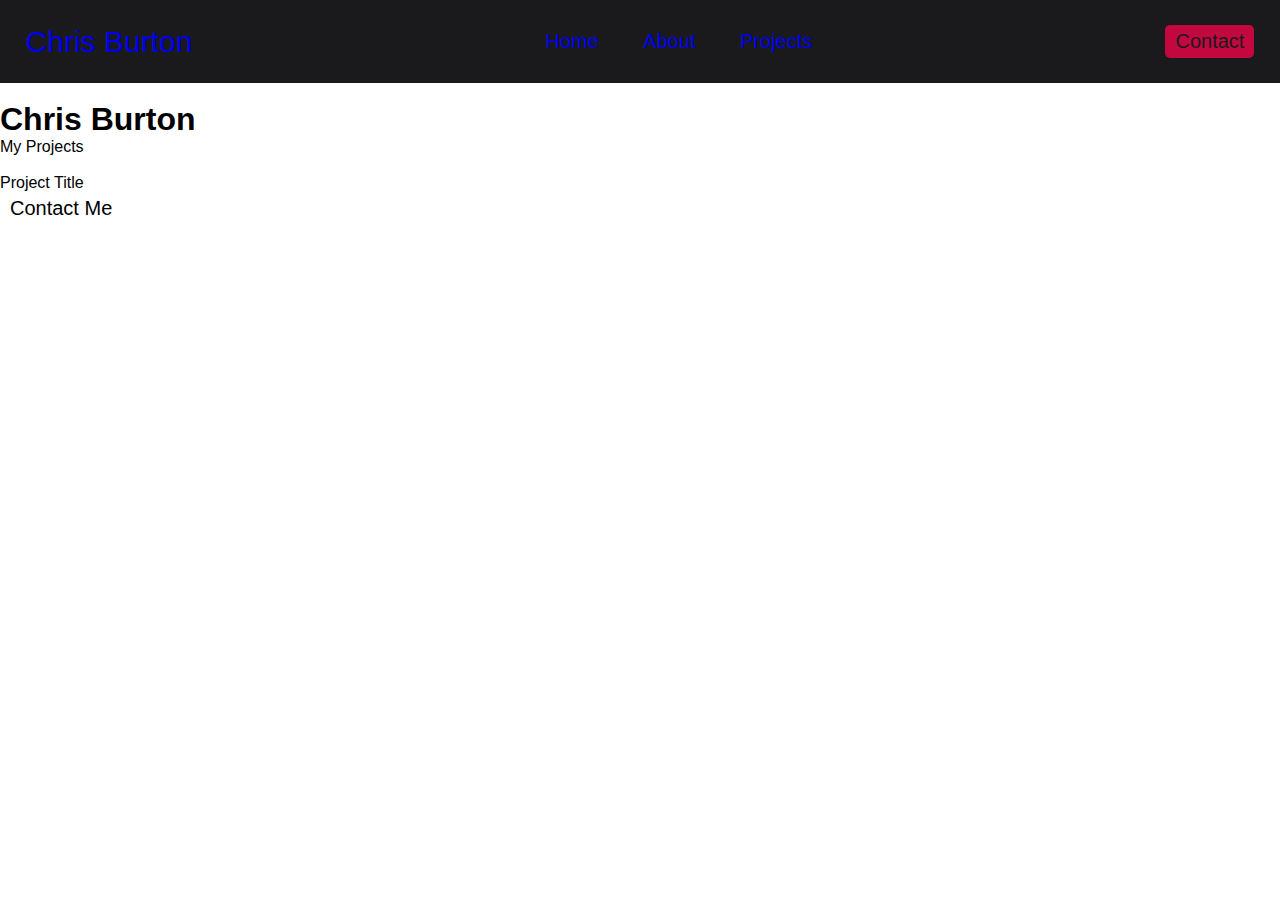
==== index.html @ 4836a49f "Completed Header" ====
<!DOCTYPE html>
<html lang="en">
	<head>
		<meta charset="UTF-8" />
		<meta name="viewport" content="width=device-width, initial-scale=1.0" />
		<link rel="shortcut icon" href="favicon.ico" type="image/x-icon" />
		<link rel="stylesheet" href="css/index.css" />
		<title>Chris Burton | FullStackCaveman</title>
	</head>
	<body>
		<header>
			<a href="/index.html" class="home-link">Chris Burton</a>
			<nav>
				<ul class="nav-links">
					<li class="btn-home"><a href="index.html">Home</a></li>
					<li class="btn-about"><a href="/about.html">About</a></li>
					<li class="btn-projects"><a href="/projects.html">Projects</a></li>
					<!-- <li class="btn-contact"><a href="/contact.html">Contact</a></li> -->
				</ul>
			</nav>
			<form action="/contact.html">
				<button class="btn btn-primary">Contact</button>
			</form>
		</header>

		<section class="hero">
			<img src="" alt="" />
			<h1>Chris Burton</h1>
			<p class="btn-my-projects">My Projects</p>
		</section>

		<section class="projects">
			<div class="project">
				<img src="" alt="" />
				<p>Project Title</p>
			</div>
		</section>

		<footer>
			<!-- Social Links -->
			<p class="btn btn-contact">Contact Me</p>
		</footer>
	</body>
</html>
---- css/index.css ----
:root {
	--primary-font: 'Trebuchet MS', 'Lucida Sans Unicode', 'Lucida Grande',
		'Lucida Sans', Arial, sans-serif;
	--primary-color: #1a1a1d;
	--secondary-color: #4e4e50;
	--accent-color-1: #6f2232;
	--accent-color-2: #950740;
	--accent-color-3: #c3073f;
}

* {
	padding: 0;
	margin: 0;
	box-sizing: border-box;

	/* border: 1px solid black; */
}

body {
	/* display: flex;
	flex-direction: column; */
	font-family: var(--primary-font);
}

li,
a,
button {
	text-decoration: none;
}

header {
	display: flex;
	justify-content: space-between;
	align-items: center;
	padding: 20px 2%;
	background-color: var(--primary-color);
}

.home-link {
	cursor: pointer;
	font-size: 30px;
}

.home-link:visited {
	color: var(--accent-color-3);
}

.nav-links {
	list-style: none;
	color: #fff;
}

.nav-links li {
	display: inline-block;
	font-size: 20px;
	padding: 10px 20px;
}

.nav-links li a:visited {
	color: var(--accent-color-3);
}

.btn {
	font-size: 20px;
	padding: 5px 10px;
	border-radius: 5px;
	border: none;
	font-family: var(--primary-font);
	cursor: pointer;
}

.btn:focus {
	outline: none;
}

.btn-primary {
	background-color: var(--accent-color-3);
	color: var(--primary-color);
}

.btn-primary:hover {
	background-color: var(--secondary-color);
	color: #fff;
}

.btn-home {
	color: var(--accent-color-3);
}

.btn-about {
	color: var(--accent-color-3);
}

.btn-projects {
	color: var(--accent-color-3);
}

.nav-links li a {
	transition: all 0.3s ease 0s;
}

.nav-links li a:hover {
	color: var(--accent-color-2);
}

footer {
}
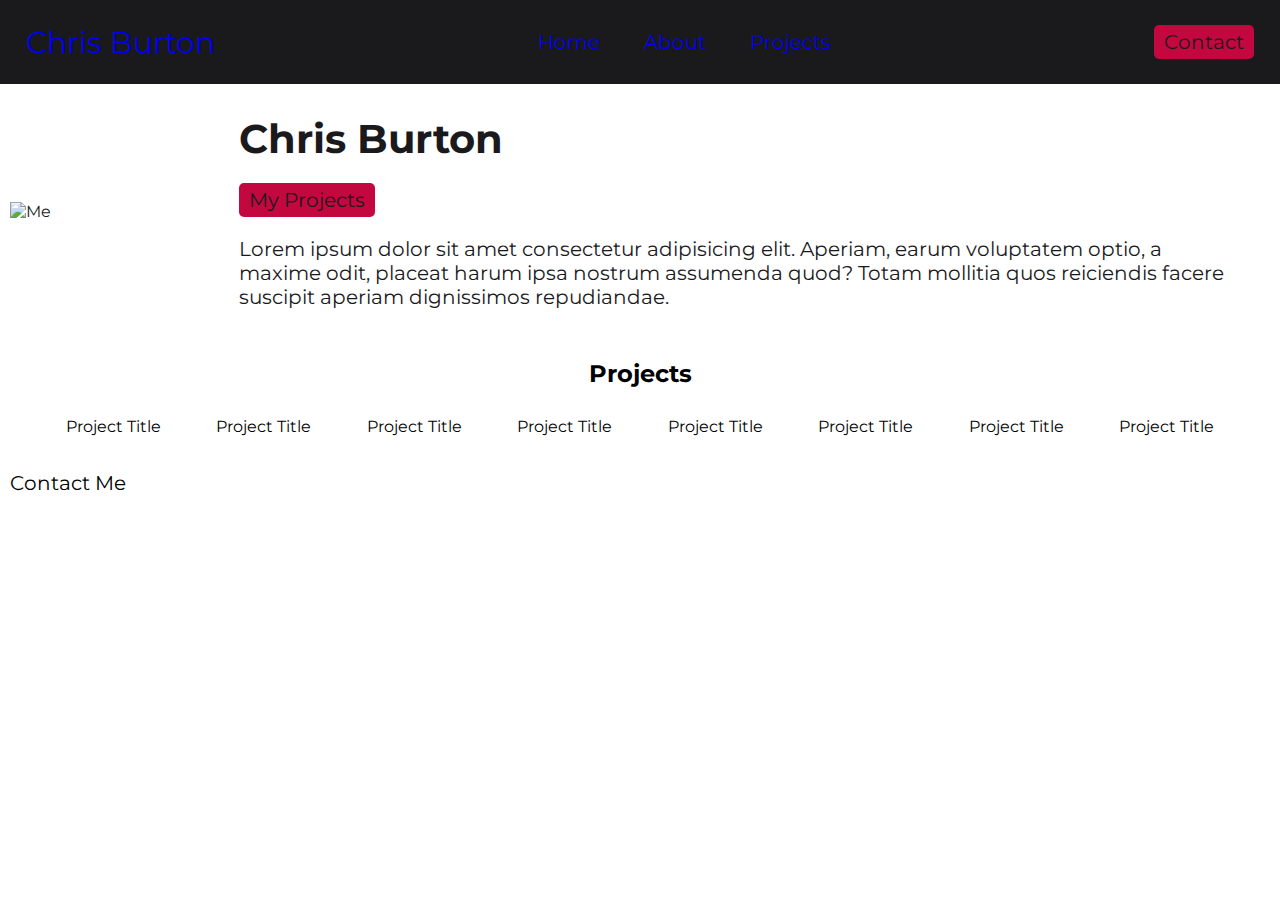
==== commit 3ca5f6e6: "Finished Hero Section" ====
--- a/index.html
+++ b/index.html
@@ -8,6 +8,7 @@
 		<title>Chris Burton | FullStackCaveman</title>
 	</head>
 	<body>
+		<!-- Header Begin -->
 		<header>
 			<a href="/index.html" class="home-link">Chris Burton</a>
 			<nav>
@@ -15,30 +16,77 @@
 					<li class="btn-home"><a href="index.html">Home</a></li>
 					<li class="btn-about"><a href="/about.html">About</a></li>
 					<li class="btn-projects"><a href="/projects.html">Projects</a></li>
-					<!-- <li class="btn-contact"><a href="/contact.html">Contact</a></li> -->
 				</ul>
 			</nav>
 			<form action="/contact.html">
 				<button class="btn btn-primary">Contact</button>
 			</form>
 		</header>
+		<!-- Header End -->
 
+		<!-- Hero Section Begin -->
 		<section class="hero">
-			<img src="" alt="" />
-			<h1>Chris Burton</h1>
-			<p class="btn-my-projects">My Projects</p>
-		</section>
-
-		<section class="projects">
-			<div class="project">
-				<img src="" alt="" />
-				<p>Project Title</p>
+			<img src="https://picsum.photos/400/300" alt="Me" />
+			<div class="hero-info">
+				<h1>Chris Burton</h1>
+				<form action="/projects.html">
+					<button class="btn btn-primary">My Projects</button>
+				</form>
+				<p>
+					Lorem ipsum dolor sit amet consectetur adipisicing elit. Aperiam,
+					earum voluptatem optio, a maxime odit, placeat harum ipsa nostrum
+					assumenda quod? Totam mollitia quos reiciendis facere suscipit aperiam
+					dignissimos repudiandae.
+				</p>
 			</div>
 		</section>
+		<!-- Hero Section End -->
 
+		<!-- Projects Section Begin -->
+		<section class="projects-container">
+			<h2>Projects</h2>
+			<div class="projects">
+				<div class="project">
+					<img src="https://picsum.photos/200" alt="" />
+					<p>Project Title</p>
+				</div>
+				<div class="project">
+					<img src="https://picsum.photos/200" alt="" />
+					<p>Project Title</p>
+				</div>
+				<div class="project">
+					<img src="https://picsum.photos/200" alt="" />
+					<p>Project Title</p>
+				</div>
+				<div class="project">
+					<img src="https://picsum.photos/200" alt="" />
+					<p>Project Title</p>
+				</div>
+				<div class="project">
+					<img src="https://picsum.photos/200" alt="" />
+					<p>Project Title</p>
+				</div>
+				<div class="project">
+					<img src="https://picsum.photos/200" alt="" />
+					<p>Project Title</p>
+				</div>
+				<div class="project">
+					<img src="https://picsum.photos/200" alt="" />
+					<p>Project Title</p>
+				</div>
+				<div class="project">
+					<img src="https://picsum.photos/200" alt="" />
+					<p>Project Title</p>
+				</div>
+			</div>
+		</section>
+		<!-- Projects Section End -->
+
+		<!-- Footer Begin -->
 		<footer>
 			<!-- Social Links -->
 			<p class="btn btn-contact">Contact Me</p>
 		</footer>
+		<!-- Footer End -->
 	</body>
 </html>
--- a/css/index.css
+++ b/css/index.css
@@ -1,6 +1,7 @@
+@import url('https://fonts.googleapis.com/css2?family=Montserrat&display=swap');
+
 :root {
-	--primary-font: 'Trebuchet MS', 'Lucida Sans Unicode', 'Lucida Grande',
-		'Lucida Sans', Arial, sans-serif;
+	--primary-font: 'Montserrat', sans-serif;
 	--primary-color: #1a1a1d;
 	--secondary-color: #4e4e50;
 	--accent-color-1: #6f2232;
@@ -28,6 +29,7 @@
 	text-decoration: none;
 }
 
+/* Header Section */
 header {
 	display: flex;
 	justify-content: space-between;
@@ -103,5 +105,63 @@
 	color: var(--accent-color-2);
 }
 
+/* Hero Section */
+.hero {
+	display: flex;
+	justify-content: center;
+	align-items: center;
+	width: 100%;
+	margin: 0 10px;
+	margin-top: 10px;
+	margin-bottom: 20px;
+	color: var(--primary-color);
+}
+
+.hero img {
+	width: 400px;
+}
+
+h1 {
+	font-size: 40px;
+	margin-bottom: 20px;
+}
+
+.hero-info {
+	display: flex;
+	flex-direction: column;
+	padding: 20px 60px;
+}
+
+.hero-info form {
+	margin-bottom: 20px;
+}
+
+.hero-info p {
+	font-size: 20px;
+}
+
+/* Projects Section */
+.projects-container {
+	margin: 0 10px;
+}
+
+.projects-container h2 {
+	text-align: center;
+	margin: 0 auto;
+	padding: 10px;
+}
+
+.projects {
+	display: flex;
+	flex-wrap: wrap;
+	justify-content: space-evenly;
+	align-items: space-evenly;
+}
+
+.project {
+	margin-bottom: 30px;
+}
+
+/* Footer Section */
 footer {
 }
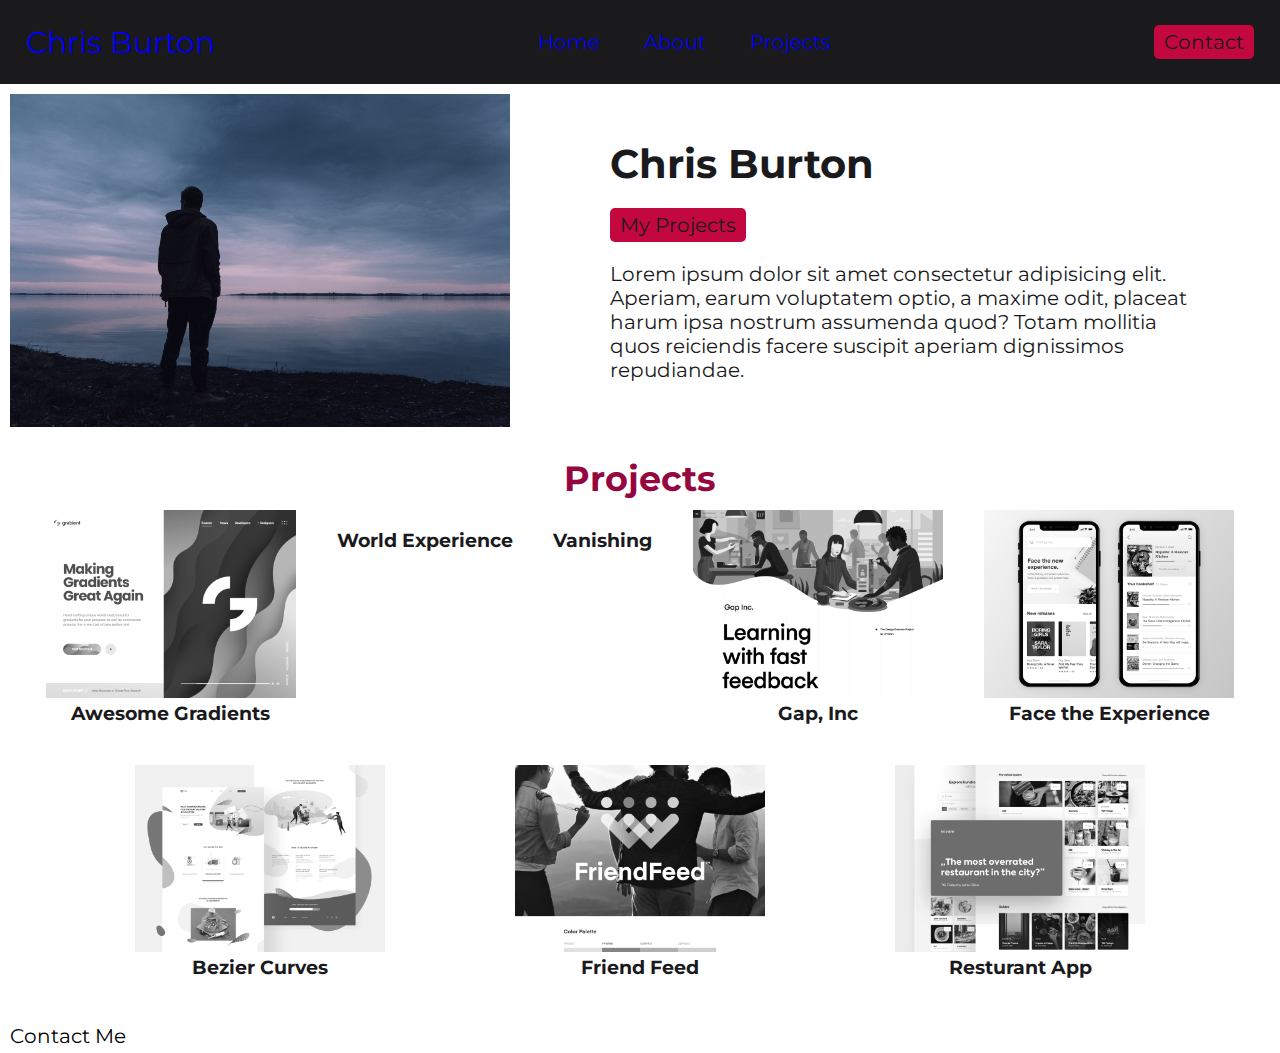
==== commit 81f6821a: "Finished Project Section" ====
--- a/index.html
+++ b/index.html
@@ -26,7 +26,7 @@
 
 		<!-- Hero Section Begin -->
 		<section class="hero">
-			<img src="https://picsum.photos/400/300" alt="Me" />
+			<img src="images/showcase.jpg" alt="Me" />
 			<div class="hero-info">
 				<h1>Chris Burton</h1>
 				<form action="/projects.html">
@@ -46,37 +46,37 @@
 		<section class="projects-container">
 			<h2>Projects</h2>
 			<div class="projects">
-				<div class="project">
-					<img src="https://picsum.photos/200" alt="" />
-					<p>Project Title</p>
+				<div class="project1">
+					<img src="images/projects/item1.png" alt="" />
+					<h3>Awesome Gradients</h3>
 				</div>
-				<div class="project">
-					<img src="https://picsum.photos/200" alt="" />
-					<p>Project Title</p>
+				<div class="project2">
+					<img src="images/projects/item2.png" alt="" />
+					<h3>World Experience</h3>
 				</div>
-				<div class="project">
-					<img src="https://picsum.photos/200" alt="" />
-					<p>Project Title</p>
+				<div class="project3">
+					<img src="images/projects/item3.png" alt="" />
+					<h3>Vanishing</h3>
 				</div>
-				<div class="project">
-					<img src="https://picsum.photos/200" alt="" />
-					<p>Project Title</p>
+				<div class="project4">
+					<img src="images/projects/item4.png" alt="" />
+					<h3>Gap, Inc</h3>
 				</div>
-				<div class="project">
-					<img src="https://picsum.photos/200" alt="" />
-					<p>Project Title</p>
+				<div class="project5">
+					<img src="images/projects/item5.png" alt="" />
+					<h3>Face the Experience</h3>
 				</div>
-				<div class="project">
-					<img src="https://picsum.photos/200" alt="" />
-					<p>Project Title</p>
+				<div class="project6">
+					<img src="images/projects/item6.png" alt="" />
+					<h3>Bezier Curves</h3>
 				</div>
-				<div class="project">
-					<img src="https://picsum.photos/200" alt="" />
-					<p>Project Title</p>
+				<div class="project7">
+					<img src="images/projects/item9.png" alt="" />
+					<h3>Friend Feed</h3>
 				</div>
-				<div class="project">
-					<img src="https://picsum.photos/200" alt="" />
-					<p>Project Title</p>
+				<div class="project8">
+					<img src="images/projects/item8.png" alt="" />
+					<h3>Resturant App</h3>
 				</div>
 			</div>
 		</section>
--- a/css/index.css
+++ b/css/index.css
@@ -118,7 +118,7 @@
 }
 
 .hero img {
-	width: 400px;
+	width: 500px;
 }
 
 h1 {
@@ -129,7 +129,7 @@
 .hero-info {
 	display: flex;
 	flex-direction: column;
-	padding: 20px 60px;
+	padding: 20px 100px;
 }
 
 .hero-info form {
@@ -143,12 +143,15 @@
 /* Projects Section */
 .projects-container {
 	margin: 0 10px;
+	color: var(--primary-color);
 }
 
 .projects-container h2 {
 	text-align: center;
 	margin: 0 auto;
 	padding: 10px;
+	font-size: 35px;
+	color: var(--accent-color-2);
 }
 
 .projects {
@@ -158,8 +161,32 @@
 	align-items: space-evenly;
 }
 
+.project1,
+.project2,
+.project3,
+.project4,
+.project5,
+.project6,
+.project7,
+.project8 {
+	text-align: center;
+	margin: 0 5px;
+	margin-bottom: 40px;
+}
+
+.projects img {
+	width: 250px;
+	filter: grayscale();
+}
+
+.projects img:hover {
+	filter: none;
+	cursor: pointer;
+}
+
 .project {
 	margin-bottom: 30px;
+	text-align: center;
 }
 
 /* Footer Section */
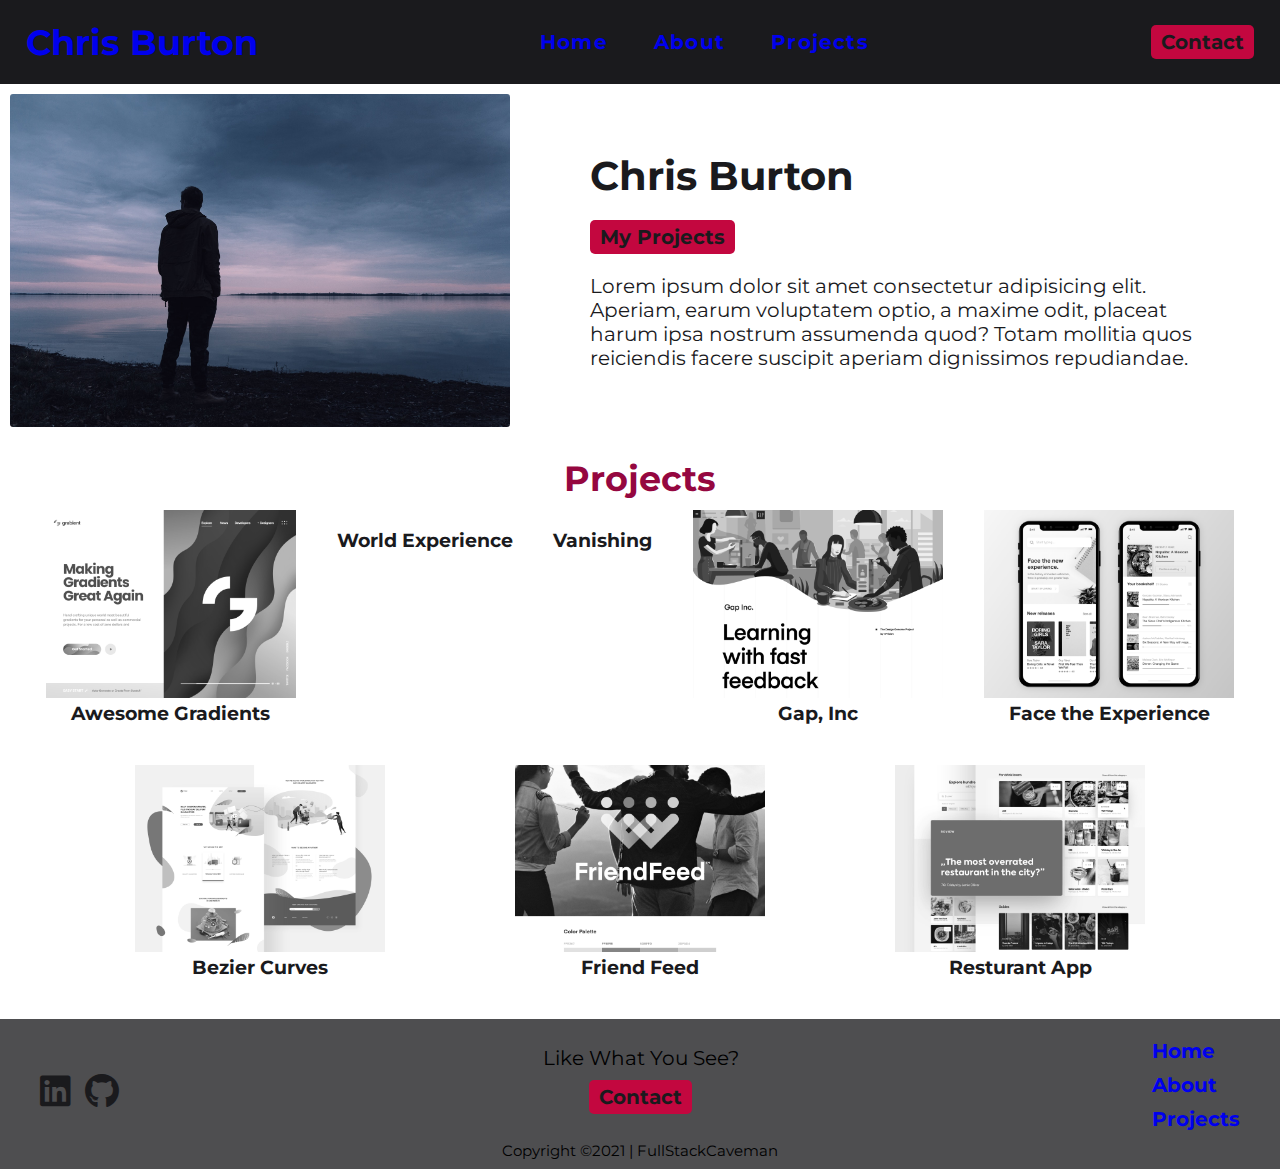
==== commit c79484e0: "Finished Assignment" ====
--- a/index.html
+++ b/index.html
@@ -5,6 +5,10 @@
 		<meta name="viewport" content="width=device-width, initial-scale=1.0" />
 		<link rel="shortcut icon" href="favicon.ico" type="image/x-icon" />
 		<link rel="stylesheet" href="css/index.css" />
+		<link
+			rel="stylesheet"
+			href="https://cdnjs.cloudflare.com/ajax/libs/font-awesome/5.15.2/css/all.min.css"
+		/>
 		<title>Chris Burton | FullStackCaveman</title>
 	</head>
 	<body>
@@ -84,9 +88,33 @@
 
 		<!-- Footer Begin -->
 		<footer>
-			<!-- Social Links -->
-			<p class="btn btn-contact">Contact Me</p>
+			<div class="flex-h">
+				<div class="social">
+					<a href="https://www.linkedin.com/in/fullstackcaveman/"
+						><i class="fab fa-linkedin"></i
+					></a>
+					<a href="https://github.com/fullstackcaveman"
+						><i class="fab fa-github"></i
+					></a>
+				</div>
+				<form action="/contact.html" class="footer-form">
+					<p>Like What You See?</p>
+					<button class="btn btn-primary">Contact</button>
+				</form>
+				<nav>
+					<ul class="footer-links">
+						<li class="btn-home"><a href="index.html">Home</a></li>
+						<li class="btn-about"><a href="/about.html">About</a></li>
+						<li class="btn-projects"><a href="/projects.html">Projects</a></li>
+					</ul>
+				</nav>
+			</div>
+
+			<div class="copy">
+				<p>Copyright &copy;2021 | FullStackCaveman</p>
+			</div>
 		</footer>
+		<!-- Social Links -->
 		<!-- Footer End -->
 	</body>
 </html>
--- a/css/index.css
+++ b/css/index.css
@@ -29,6 +29,49 @@
 	text-decoration: none;
 }
 
+.flex-h {
+	display: flex;
+	justify-content: space-between;
+	align-items: center;
+}
+
+/* Buttons */
+.btn {
+	font-size: 20px;
+	padding: 5px 10px;
+	border-radius: 5px;
+	border: none;
+	font-family: var(--primary-font);
+	font-weight: bold;
+	cursor: pointer;
+}
+
+.btn:focus {
+	outline: none;
+}
+
+.btn-primary {
+	background-color: var(--accent-color-3);
+	color: var(--primary-color);
+}
+
+.btn-primary:hover {
+	background-color: var(--secondary-color);
+	color: #fff;
+}
+
+.btn-home {
+	color: var(--accent-color-3);
+}
+
+.btn-about {
+	color: var(--accent-color-3);
+}
+
+.btn-projects {
+	color: var(--accent-color-3);
+}
+
 /* Header Section */
 header {
 	display: flex;
@@ -40,7 +83,8 @@
 
 .home-link {
 	cursor: pointer;
-	font-size: 30px;
+	font-size: 35px;
+	font-weight: bold;
 }
 
 .home-link:visited {
@@ -50,6 +94,8 @@
 .nav-links {
 	list-style: none;
 	color: #fff;
+	font-weight: bold;
+	letter-spacing: 1.2px;
 }
 
 .nav-links li {
@@ -62,47 +108,12 @@
 	color: var(--accent-color-3);
 }
 
-.btn {
-	font-size: 20px;
-	padding: 5px 10px;
-	border-radius: 5px;
-	border: none;
-	font-family: var(--primary-font);
-	cursor: pointer;
-}
-
-.btn:focus {
-	outline: none;
-}
-
-.btn-primary {
-	background-color: var(--accent-color-3);
-	color: var(--primary-color);
-}
-
-.btn-primary:hover {
-	background-color: var(--secondary-color);
-	color: #fff;
-}
-
-.btn-home {
-	color: var(--accent-color-3);
-}
-
-.btn-about {
-	color: var(--accent-color-3);
-}
-
-.btn-projects {
-	color: var(--accent-color-3);
-}
-
 .nav-links li a {
 	transition: all 0.3s ease 0s;
 }
 
 .nav-links li a:hover {
-	color: var(--accent-color-2);
+	color: #fff;
 }
 
 /* Hero Section */
@@ -110,7 +121,7 @@
 	display: flex;
 	justify-content: center;
 	align-items: center;
-	width: 100%;
+	width: 99%;
 	margin: 0 10px;
 	margin-top: 10px;
 	margin-bottom: 20px;
@@ -119,6 +130,7 @@
 
 .hero img {
 	width: 500px;
+	border-radius: 3px;
 }
 
 h1 {
@@ -129,7 +141,8 @@
 .hero-info {
 	display: flex;
 	flex-direction: column;
-	padding: 20px 100px;
+	padding: 20px 80px;
+	overflow: hidden;
 }
 
 .hero-info form {
@@ -191,4 +204,60 @@
 
 /* Footer Section */
 footer {
-}
+	display: flex;
+	flex-direction: column;
+	height: 150px;
+	background-color: var(--secondary-color);
+	padding: 20px 40px;
+}
+
+.social i {
+	font-size: 35px;
+	color: var(--primary-color);
+	margin-right: 10px;
+}
+
+.social i:hover {
+	color: var(--accent-color-2);
+}
+
+.footer-links {
+	list-style-type: none;
+	font-size: 20px;
+	color: var(--primary-color);
+	font-weight: bold;
+}
+
+.footer-links li {
+	margin-bottom: 10px;
+}
+
+.footer-links a:visited {
+	color: var(--primary-color);
+}
+
+.footer-links a:hover {
+	color: var(--accent-color-3);
+}
+
+.footer-form {
+	text-align: center;
+}
+
+.footer-form p {
+	font-size: 20px;
+	margin-bottom: 10px;
+}
+
+.footer-form button {
+	margin-bottom: 20px;
+}
+
+.footer-form button:hover {
+	background-color: var(--primary-color);
+}
+
+.copy p {
+	font-size: 15px;
+	text-align: center;
+}
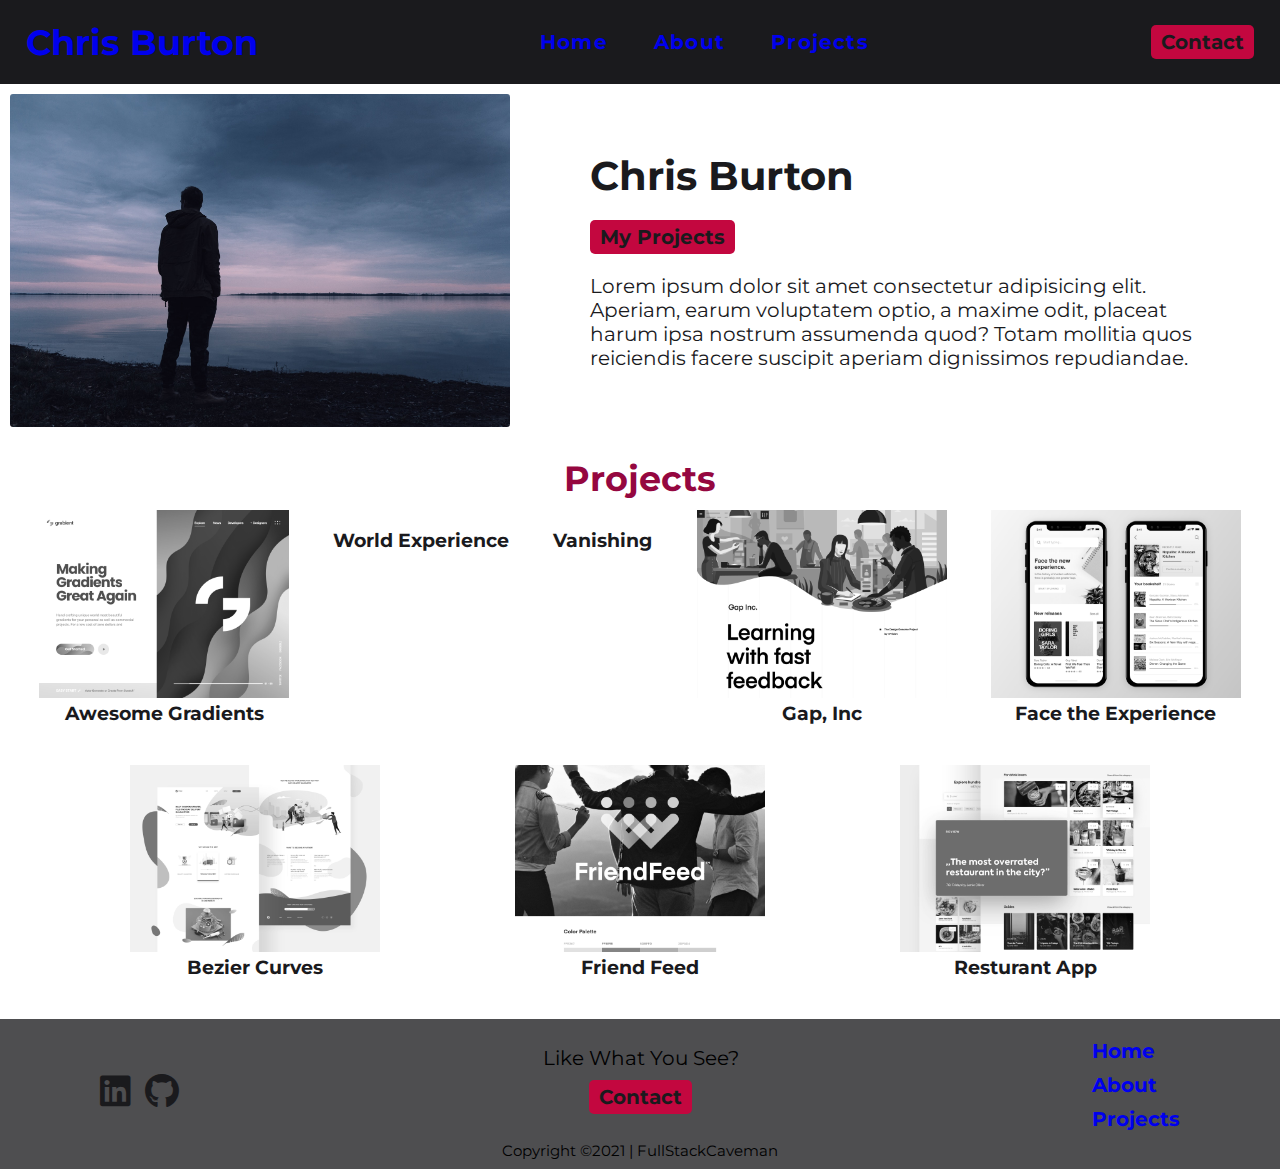
==== commit e2a8fe7c: "Set up additional pages headers and footers and css files" ====
--- a/index.html
+++ b/index.html
@@ -114,7 +114,6 @@
 				<p>Copyright &copy;2021 | FullStackCaveman</p>
 			</div>
 		</footer>
-		<!-- Social Links -->
 		<!-- Footer End -->
 	</body>
 </html>
--- a/css/index.css
+++ b/css/index.css
@@ -33,6 +33,7 @@
 	display: flex;
 	justify-content: space-between;
 	align-items: center;
+	padding: 0 5%;
 }
 
 /* Buttons */
@@ -155,8 +156,9 @@
 
 /* Projects Section */
 .projects-container {
-	margin: 0 10px;
-	color: var(--primary-color);
+	margin: 0 auto;
+	color: var(--primary-color);
+	max-width: 1280px;
 }
 
 .projects-container h2 {
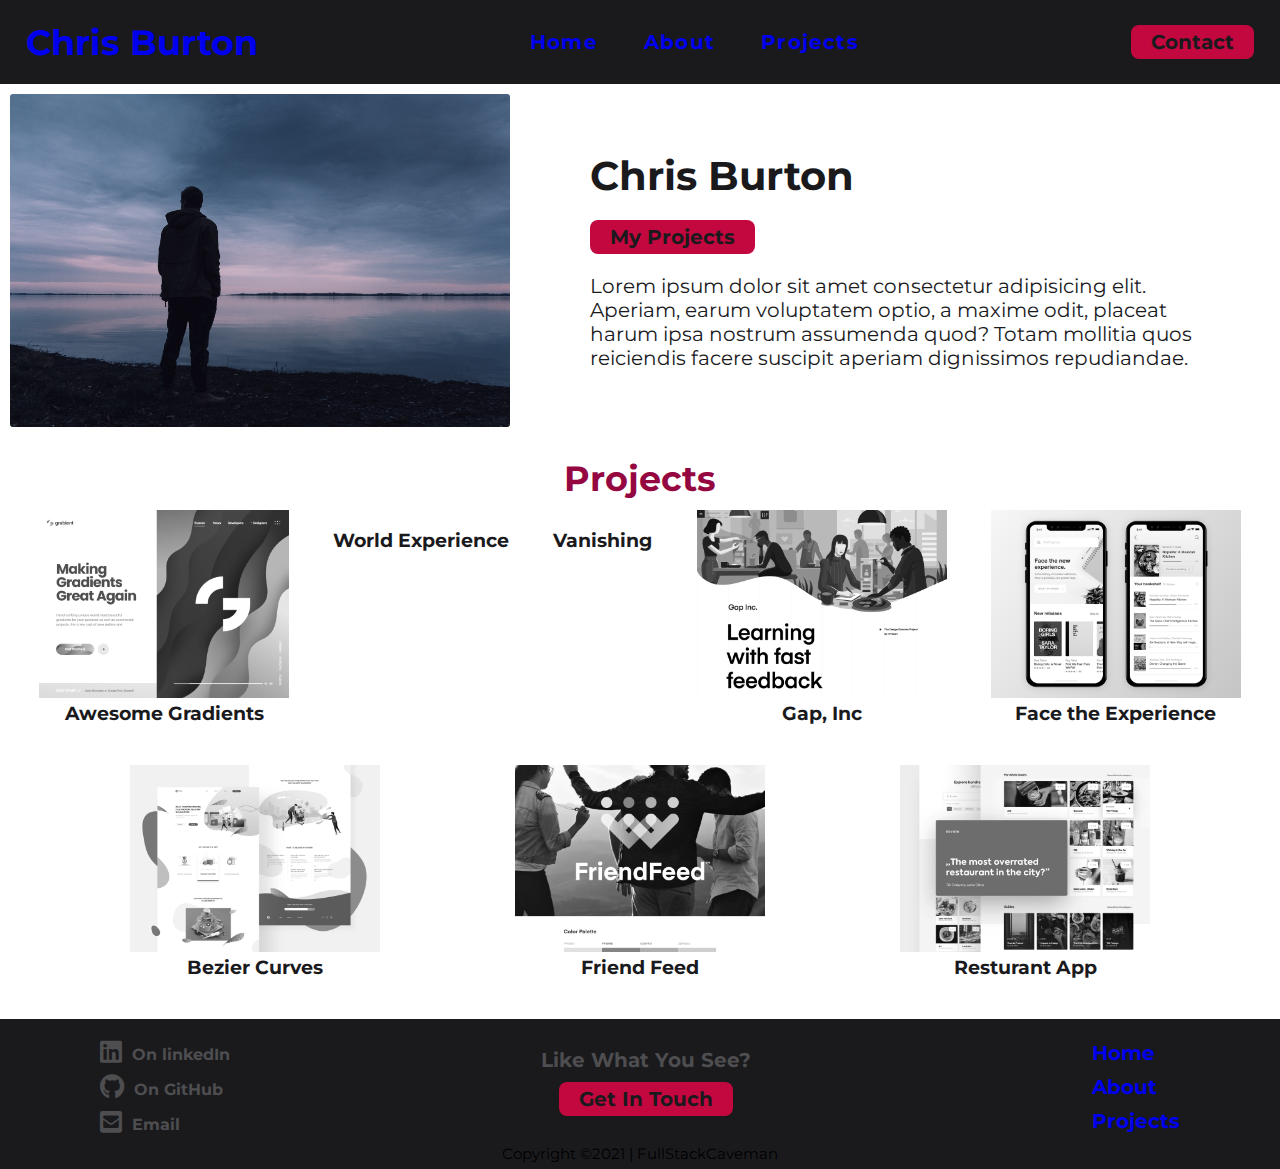
==== commit 2748f80b: "Changed Footer Styling" ====
--- a/index.html
+++ b/index.html
@@ -90,16 +90,31 @@
 		<footer>
 			<div class="flex-h">
 				<div class="social">
-					<a href="https://www.linkedin.com/in/fullstackcaveman/"
-						><i class="fab fa-linkedin"></i
-					></a>
-					<a href="https://github.com/fullstackcaveman"
-						><i class="fab fa-github"></i
-					></a>
+					<div class="social1">
+						<a href="https://www.linkedin.com/in/fullstackcaveman/"
+							><i class="fab fa-linkedin"></i
+            ></a>
+            <a href="https://www.linkedin.com/in/fullstackcaveman/"
+							>On linkedIn</a>
+					</div>
+					<div class="social2">
+						<a href="https://github.com/fullstackcaveman"
+							><i class="fab fa-github"></i
+            ></a>
+            <a href="https://github.com/fullstackcaveman"
+							>On GitHub</i
+						></a>						
+					</div>
+					<div class="social3">
+						<a href="mailto:chris.burton@fullstackcaveman.com"
+							><i class="fas fa-envelope-square"></i
+						></a>
+						<a href="mailto:chris.burton@fullstackcaveman.com">Email</a>
+					</div>
 				</div>
 				<form action="/contact.html" class="footer-form">
 					<p>Like What You See?</p>
-					<button class="btn btn-primary">Contact</button>
+					<button class="btn btn-primary">Get In Touch</button>
 				</form>
 				<nav>
 					<ul class="footer-links">
--- a/css/index.css
+++ b/css/index.css
@@ -39,8 +39,8 @@
 /* Buttons */
 .btn {
 	font-size: 20px;
-	padding: 5px 10px;
-	border-radius: 5px;
+	padding: 5px 20px;
+	border-radius: 8px;
 	border: none;
 	font-family: var(--primary-font);
 	font-weight: bold;
@@ -209,14 +209,50 @@
 	display: flex;
 	flex-direction: column;
 	height: 150px;
-	background-color: var(--secondary-color);
+	background-color: var(--primary-color);
 	padding: 20px 40px;
 }
 
+.social {
+	display: flex;
+	flex-direction: column;
+	justify-content: center;
+}
+
+.social1,
+.social2,
+.social3 {
+	display: flex;
+	flex-direction: row;
+	align-items: center;
+	justify-content: flex-start;
+}
+
+.social1 a,
+.social2 a,
+.social3 a {
+	margin-bottom: 5px;
+	color: var(--secondary-color);
+	font-weight: bold;
+}
+
+.social1:hover a,
+.social2:hover a,
+.social3:hover a {
+	color: var(--accent-color-3);
+}
+
+.social1:hover i,
+.social2:hover i,
+.social3:hover i {
+	color: var(--accent-color-3);
+}
+
 .social i {
-	font-size: 35px;
-	color: var(--primary-color);
+	font-size: 25px;
+	color: var(--secondary-color);
 	margin-right: 10px;
+	margin-bottom: 5px;
 }
 
 .social i:hover {
@@ -226,7 +262,7 @@
 .footer-links {
 	list-style-type: none;
 	font-size: 20px;
-	color: var(--primary-color);
+	color: var(--secondary-color);
 	font-weight: bold;
 }
 
@@ -235,7 +271,7 @@
 }
 
 .footer-links a:visited {
-	color: var(--primary-color);
+	color: var(--secondary-color);
 }
 
 .footer-links a:hover {
@@ -243,10 +279,13 @@
 }
 
 .footer-form {
+	margin-right: 30px;
 	text-align: center;
 }
 
 .footer-form p {
+	font-weight: bold;
+	color: var(--secondary-color);
 	font-size: 20px;
 	margin-bottom: 10px;
 }
@@ -256,7 +295,7 @@
 }
 
 .footer-form button:hover {
-	background-color: var(--primary-color);
+	background-color: var(--secondary-color);
 }
 
 .copy p {
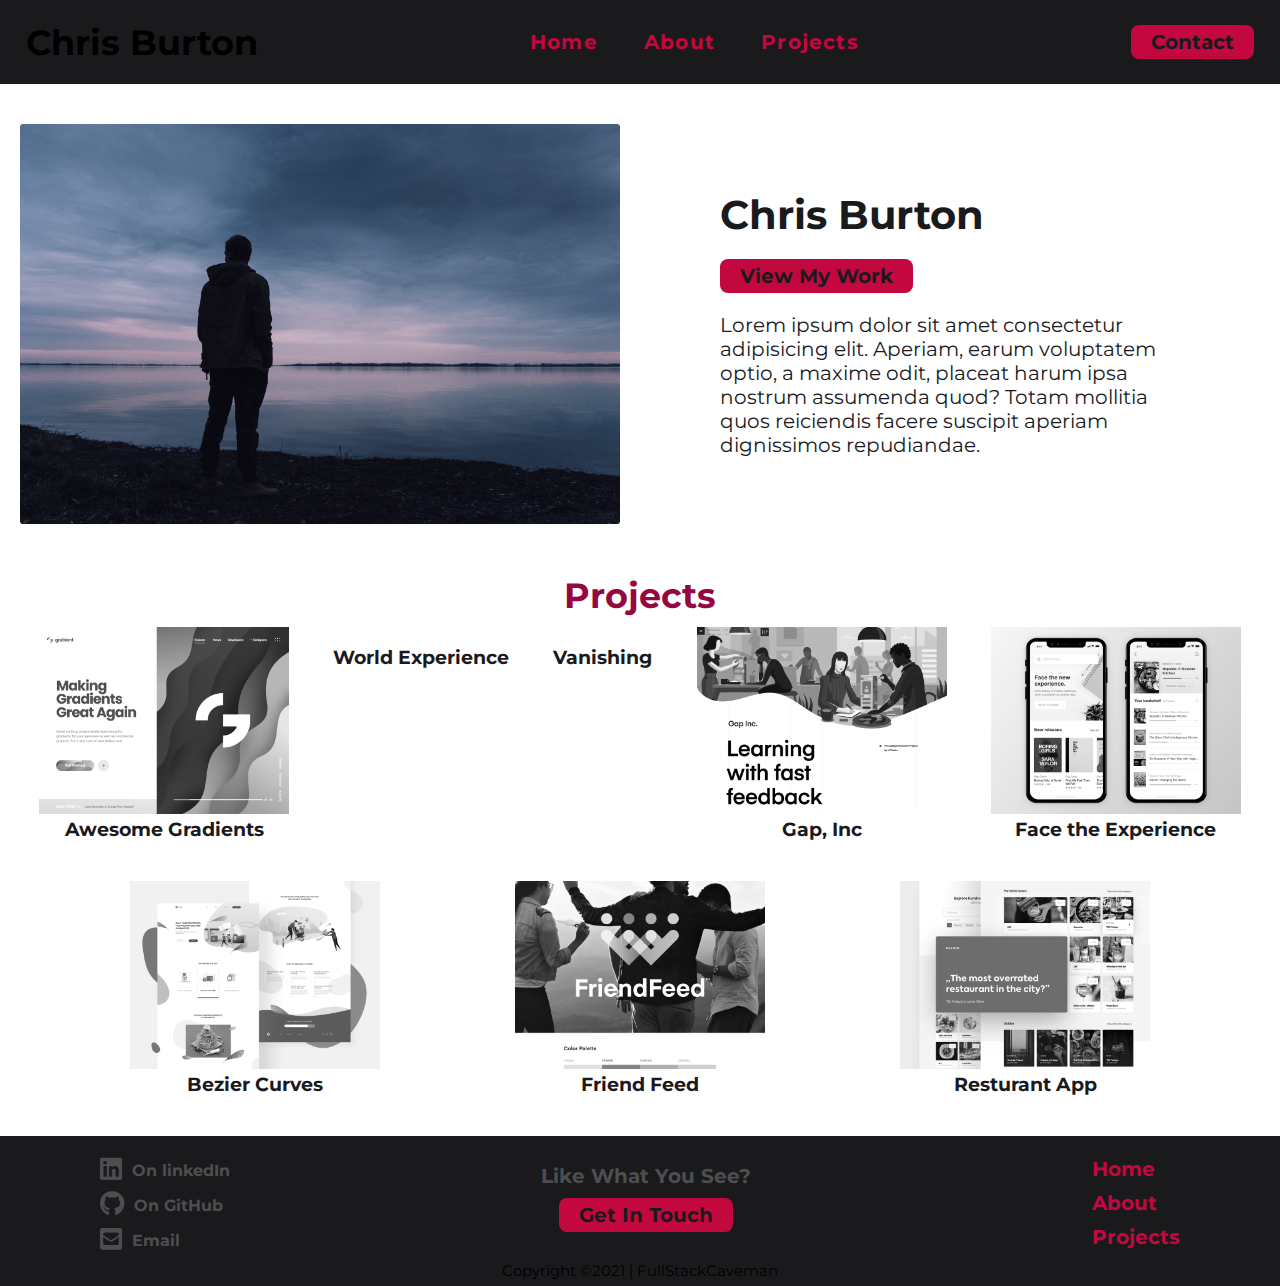
==== commit 4bba94c0: "Solved link color issue. Resized Hero Area" ====
--- a/index.html
+++ b/index.html
@@ -34,7 +34,7 @@
 			<div class="hero-info">
 				<h1>Chris Burton</h1>
 				<form action="/projects.html">
-					<button class="btn btn-primary">My Projects</button>
+					<button class="btn btn-primary">View My Work</button>
 				</form>
 				<p>
 					Lorem ipsum dolor sit amet consectetur adipisicing elit. Aperiam,
--- a/css/index.css
+++ b/css/index.css
@@ -18,8 +18,6 @@
 }
 
 body {
-	/* display: flex;
-	flex-direction: column; */
 	font-family: var(--primary-font);
 }
 
@@ -29,6 +27,14 @@
 	text-decoration: none;
 }
 
+a,
+a:hover,
+a:focus,
+a:active {
+	text-decoration: none;
+	color: inherit;
+}
+
 .flex-h {
 	display: flex;
 	justify-content: space-between;
@@ -120,17 +126,18 @@
 /* Hero Section */
 .hero {
 	display: flex;
-	justify-content: center;
+	justify-content: space-between;
 	align-items: center;
-	width: 99%;
-	margin: 0 10px;
-	margin-top: 10px;
-	margin-bottom: 20px;
+	/* width: 99%; */
+	padding: 0 20px;
+	max-width: 1280px;
+	margin: 40px auto;
+	margin-bottom: 40px;
 	color: var(--primary-color);
 }
 
 .hero img {
-	width: 500px;
+	width: 600px;
 	border-radius: 3px;
 }
 
@@ -142,6 +149,7 @@
 .hero-info {
 	display: flex;
 	flex-direction: column;
+	margin-left: 20px;
 	padding: 20px 80px;
 	overflow: hidden;
 }
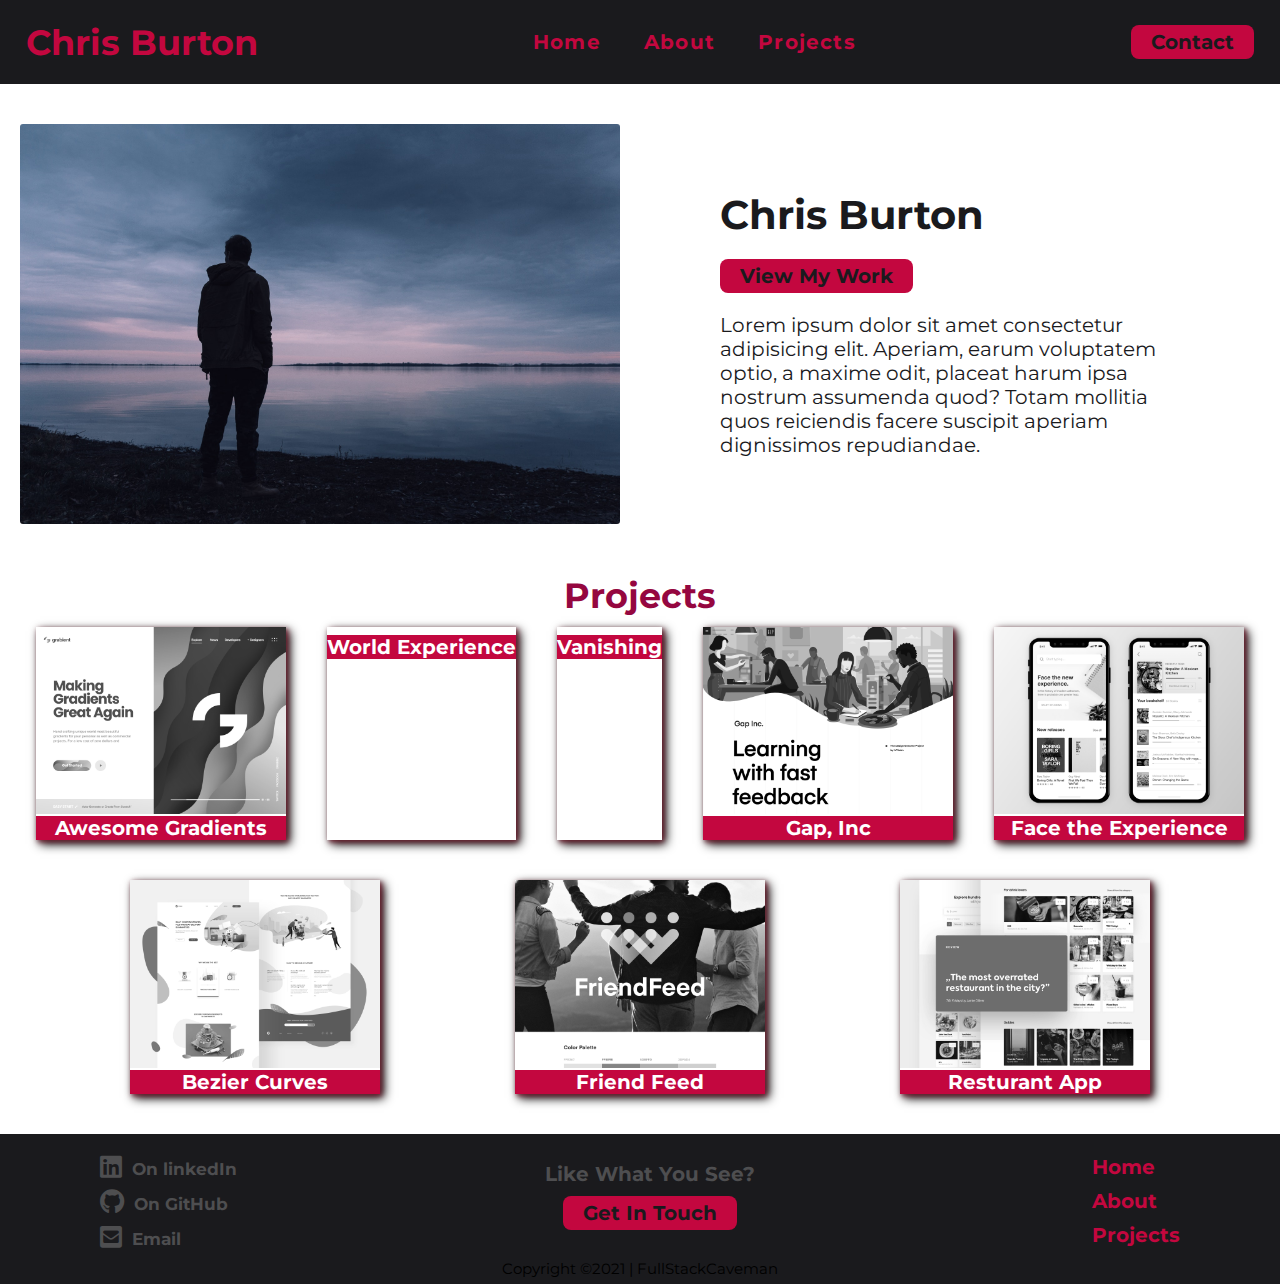
==== commit 1ffd5ac7: "Set up initial responsive breakpoints and styling" ====
--- a/index.html
+++ b/index.html
@@ -4,7 +4,7 @@
 		<meta charset="UTF-8" />
 		<meta name="viewport" content="width=device-width, initial-scale=1.0" />
 		<link rel="shortcut icon" href="favicon.ico" type="image/x-icon" />
-		<link rel="stylesheet" href="css/index.css" />
+		<link rel="stylesheet" href="css/style.css" />
 		<link
 			rel="stylesheet"
 			href="https://cdnjs.cloudflare.com/ajax/libs/font-awesome/5.15.2/css/all.min.css"
@@ -91,22 +91,22 @@
 			<div class="flex-h">
 				<div class="social">
 					<div class="social1">
-						<a href="https://www.linkedin.com/in/fullstackcaveman/"
+						<a href="https://www.linkedin.com/in/fullstackcaveman/" target="_blank"
 							><i class="fab fa-linkedin"></i
             ></a>
-            <a href="https://www.linkedin.com/in/fullstackcaveman/"
+            <a href="https://www.linkedin.com/in/fullstackcaveman/" target="_blank"
 							>On linkedIn</a>
 					</div>
 					<div class="social2">
-						<a href="https://github.com/fullstackcaveman"
+						<a href="https://github.com/fullstackcaveman" target="_blank"
 							><i class="fab fa-github"></i
             ></a>
-            <a href="https://github.com/fullstackcaveman"
+            <a href="https://github.com/fullstackcaveman" target="_blank"
 							>On GitHub</i
 						></a>						
 					</div>
 					<div class="social3">
-						<a href="mailto:chris.burton@fullstackcaveman.com"
+						<a href="mailto:chris.burton@fullstackcaveman.com" target="_blank"
 							><i class="fas fa-envelope-square"></i
 						></a>
 						<a href="mailto:chris.burton@fullstackcaveman.com">Email</a>
--- a/css/style.css
+++ b/css/style.css
@@ -0,0 +1,491 @@
+@import url('https://fonts.googleapis.com/css2?family=Montserrat&display=swap');
+
+:root {
+	--primary-font: 'Montserrat', sans-serif;
+	--primary-color: #1a1a1d;
+	--secondary-color: #4e4e50;
+	--accent-color-1: #6f2232;
+	--accent-color-2: #950740;
+	--accent-color-3: #c3073f;
+}
+
+* {
+	padding: 0;
+	margin: 0;
+	box-sizing: border-box;
+	font-size: 62.5%;
+
+	/* border: 1px solid black; */
+}
+
+body {
+	font-family: var(--primary-font);
+}
+
+li,
+a,
+button {
+	text-decoration: none;
+}
+
+a,
+a:hover,
+a:focus,
+a:active {
+	text-decoration: none;
+	color: inherit;
+}
+
+.flex-h {
+	display: flex;
+	justify-content: space-between;
+	align-items: center;
+	padding: 0 5%;
+}
+
+/* Buttons */
+.btn {
+	font-size: 2rem;
+	padding: 0.5rem 2rem;
+	border-radius: 0.8rem;
+	border: none;
+	font-family: var(--primary-font);
+	font-weight: bold;
+	cursor: pointer;
+}
+
+.btn:focus {
+	outline: none;
+}
+
+.btn-primary {
+	background-color: var(--accent-color-3);
+	color: var(--primary-color);
+}
+
+.btn-primary:hover {
+	background-color: var(--secondary-color);
+	color: #fff;
+}
+
+.btn-home {
+	color: var(--accent-color-3);
+}
+
+.btn-about {
+	color: var(--accent-color-3);
+}
+
+.btn-projects {
+	color: var(--accent-color-3);
+}
+
+/* Header Section */
+header {
+	display: flex;
+	justify-content: space-between;
+	align-items: center;
+	padding: 2rem 2%;
+	background-color: var(--primary-color);
+}
+
+.home-link {
+	color: var(--accent-color-3);
+	cursor: pointer;
+	font-size: 3.5rem;
+	font-weight: bold;
+}
+
+.home-link:visited {
+	color: var(--accent-color-3);
+}
+
+.nav-links {
+	list-style: none;
+	color: #fff;
+	font-weight: bold;
+	letter-spacing: 1.2px;
+}
+
+.nav-links li {
+	display: inline-block;
+	font-size: 2rem;
+	padding: 1rem 2rem;
+}
+
+.nav-links li a:visited {
+	color: var(--accent-color-3);
+}
+
+.nav-links li a {
+	font-size: 2rem;
+	transition: all 0.3s ease 0s;
+}
+
+.nav-links li a:hover {
+	color: #fff;
+}
+
+/* Hero Section */
+.hero {
+	display: flex;
+	justify-content: space-between;
+	align-items: center;
+	padding: 0 2rem;
+	max-width: 1280px;
+	margin: 4rem auto;
+	margin-bottom: 4rem;
+	color: var(--primary-color);
+}
+
+.hero img {
+	width: 60rem;
+	border-radius: 0.3rem;
+}
+
+h1 {
+	font-size: 4rem;
+	margin-bottom: 2rem;
+}
+
+.hero-info {
+	display: flex;
+	flex-direction: column;
+	margin-left: 2rem;
+	padding: 2rem 8rem;
+	overflow: hidden;
+}
+
+.hero-info p {
+	font-size: 2rem;
+}
+
+.hero-info form {
+	margin-bottom: 2rem;
+}
+
+.hero-info p {
+	font-size: 2rem;
+}
+
+/* Projects Section */
+.projects-container {
+	margin: 0 auto;
+	color: var(--primary-color);
+	max-width: 1280px;
+}
+
+.projects-container h2 {
+	text-align: center;
+	margin: 0 auto;
+	padding: 1rem;
+	font-size: 3.5rem;
+	color: var(--accent-color-2);
+}
+
+.projects {
+	display: flex;
+	flex-wrap: wrap;
+	justify-content: space-evenly;
+	align-items: space-evenly;
+}
+
+.projects h3 {
+	font-size: 2rem;
+	color: #fff;
+	padding: 0.2rem auto;
+	background-color: var(--accent-color-3);
+}
+
+.project1,
+.project2,
+.project3,
+.project4,
+.project5,
+.project6,
+.project7,
+.project8 {
+	text-align: center;
+	margin: 0 0.5rem;
+	margin-bottom: 4rem;
+	box-shadow: 2px 2px 5px var(--accent-color-1), 4px 4px 10px black;
+}
+
+.projects img {
+	width: 25rem;
+	filter: grayscale();
+}
+
+.projects img:hover {
+	filter: none;
+	cursor: pointer;
+}
+
+.project {
+	margin-bottom: 3rem;
+	text-align: center;
+}
+
+/* Footer Section */
+footer {
+	display: flex;
+	flex-direction: column;
+	height: 15rem;
+	background-color: var(--primary-color);
+	padding: 2rem 4rem;
+}
+
+.social {
+	display: flex;
+	flex-direction: column;
+	justify-content: center;
+}
+
+.social a {
+	font-size: 1.7rem;
+}
+
+.social1,
+.social2,
+.social3 {
+	display: flex;
+	flex-direction: row;
+	align-items: center;
+	justify-content: flex-start;
+}
+
+.social1 a,
+.social2 a,
+.social3 a {
+	margin-bottom: 0.5rem;
+	color: var(--secondary-color);
+	font-weight: bold;
+}
+
+.social1:hover a,
+.social2:hover a,
+.social3:hover a {
+	color: var(--accent-color-3);
+}
+
+.social1:hover i,
+.social2:hover i,
+.social3:hover i {
+	color: var(--accent-color-3);
+}
+
+.social i {
+	font-size: 2.5rem;
+	color: var(--secondary-color);
+	margin-right: 1rem;
+	margin-bottom: 0.5rem;
+}
+
+/* .social i:hover {
+	color: var(--accent-color-2);
+} */
+
+.footer-links {
+	list-style-type: none;
+	font-size: 2rem;
+	color: var(--secondary-color);
+	font-weight: bold;
+}
+
+.footer-links li {
+	margin-bottom: 1rem;
+}
+
+.footer-links li a {
+	font-size: 2rem;
+}
+
+.footer-links li a:visited {
+	color: var(--secondary-color);
+}
+
+.footer-links li a:hover {
+	color: var(--accent-color-3);
+}
+
+.footer-form {
+	margin-right: 3rem;
+	text-align: center;
+}
+
+.footer-form p {
+	font-weight: bold;
+	color: var(--secondary-color);
+	font-size: 2rem;
+	margin-bottom: 1rem;
+}
+
+.footer-form button {
+	margin-bottom: 2rem;
+}
+
+.footer-form button:hover {
+	background-color: var(--secondary-color);
+}
+
+.copy p {
+	font-size: 1.5rem;
+	text-align: center;
+}
+
+@media (max-width: 1030px) {
+	.hero-info {
+		padding: 2rem 2rem;
+	}
+
+	.hero img {
+		max-width: 50%;
+	}
+}
+
+@media (max-width: 800px) {
+	/* Hero Section */
+	.hero {
+		display: flex;
+		flex-direction: column;
+		margin-top: 2rem;
+	}
+
+	.hero-info {
+		padding: 1rem 4rem;
+	}
+
+	.hero img {
+		max-width: 100%;
+	}
+
+	/* Projects Section */
+	.projects img {
+		width: 23rem;
+		filter: none;
+	}
+
+	footer {
+		height: 18rem;
+		padding: 1rem 1rem;
+	}
+
+	.flex-h {
+		padding: 1rem 1rem;
+	}
+
+	.social1,
+	.social2,
+	.social3 {
+		padding: 0;
+		margin-bottom: 0.5rem;
+	}
+
+	.social a {
+		font-size: 1.3rem;
+	}
+
+	.social i {
+		font-size: 2rem;
+	}
+
+	.footer-links li a {
+		font-size: 1.5rem;
+	}
+}
+
+@media (max-width: 780px) {
+	header {
+		display: flex;
+		flex-direction: column;
+	}
+
+	header button {
+		margin-top: 1.5rem;
+	}
+}
+
+@media (max-width: 500px) {
+	/* Header Section */
+
+	/* Hero Section */
+	.hero {
+		margin: 1rem auto;
+		margin-bottom: 4rem;
+	}
+
+	.hero-info {
+		padding: 1rem;
+	}
+
+	.hero img {
+		width: 100%;
+		border-radius: 0.5rem;
+	}
+
+	/* Projects Section */
+	.projects img {
+		width: 20rem;
+	}
+
+	.projects h3 {
+		font-size: 1.5rem;
+		padding: 0.3rem;
+	}
+
+	/* Footer */
+	footer {
+		height: 18rem;
+		padding: 1rem 1rem;
+	}
+
+	.flex-h {
+		flex-direction: column;
+		padding: 1px 1rem;
+	}
+
+	.social {
+		flex-direction: row;
+	}
+
+	.social1,
+	.social2,
+	.social3 {
+		padding: 0 1.5rem;
+		margin-bottom: 1rem;
+	}
+
+	.footer-form {
+		margin: 0;
+	}
+
+	.footer-links {
+		display: none;
+	}
+}
+
+@media (max-width: 375px) {
+	.projects img {
+		width: 27rem;
+	}
+}
+
+@media (max-width: 320px) {
+	.nav-links .btn-home a,
+	.nav-links .btn-about a,
+	.nav-links .btn-projects a {
+		font-size: 1.5rem;
+	}
+
+	h1 {
+		font-size: 3rem;
+	}
+
+	.hero {
+		padding: 0 0.2rem;
+	}
+
+	.hero-info {
+		margin: 0;
+	}
+}
